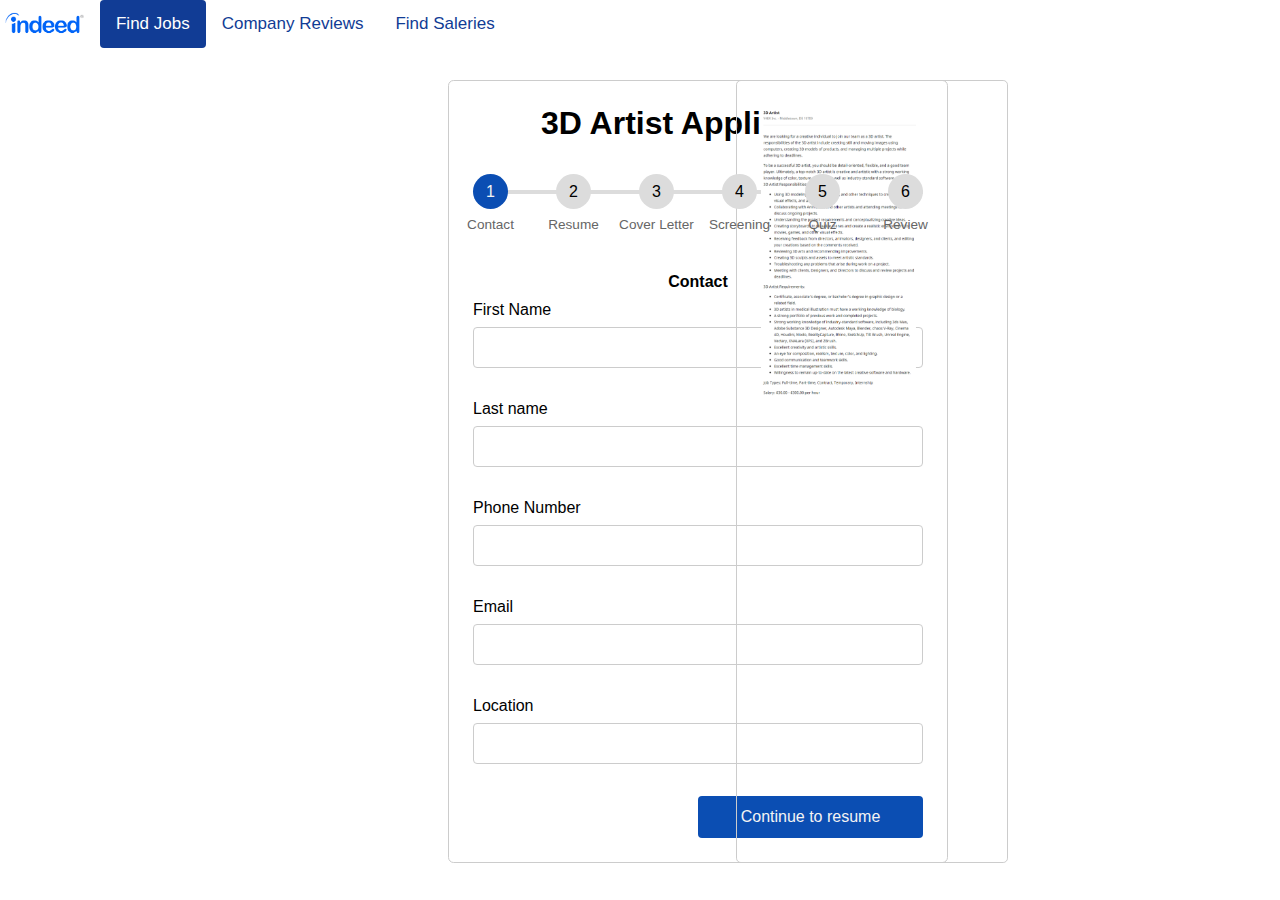
==== index.html @ d3d33260 "Updates" ====
<!DOCTYPE html>
<html lang="en">
  <head>
    <meta charset="UTF-8" />
    <meta http-equiv="X-UA-Compatible" content="IE=edge" />
    <meta name="viewport" content="width=device-width, initial-scale=1.0" />
    <link rel="stylesheet" href="style.css" />

    <script src="script.js" defer></script>
    <title>Indeed.com</title>
  </head>
  <header>
    
    <div class="topnav">
        <div><img class="indeedlogo" src="Indeed-logo.png"></div>
        <a class="active" href="findjobs">Find Jobs</a>
        <a href="#companyreviews">Company Reviews</a>
        <a href="#findsaleries">Find Saleries</a>
    </div>
</header>
  
  <body>
      <div class="space">

      </div>
    <div class="center" style="margin-left: 28rem">
        <div class="d-grid gap-3" style="grid-template-columns: 1fr 2fr;">
            <div class="bg-light" >
                
                <form action="#" class="form">
                    <h1 class="text-center">3D Artist Application</h1>
                    <!-- Progress bar -->
                    <div class="progressbar">
                    <div class="progress" id="progress"></div>
                    
                    <div
                        class="progress-step progress-step-active"
                        data-title="Contact"
                    ></div>
                    <div class="progress-step" data-title="Resume"></div>
                    <div class="progress-step" data-title="Cover Letter"></div>
                    <div class="progress-step" data-title="Screening"></div>
                    <div class="progress-step" data-title="Quiz"></div>
                    <div class="progress-step" data-title="Review"></div>
                    </div>

                    <!-- Steps -->
                    <div class="form-step form-step-active">
                    <div class="input-group">
                        <p class="section-header">Contact</p>
                        <label for="username">First Name</label>
                        <input type="text" name="username" id="username" />
                    </div>
                    <div class="input-group">
                        <label for="position">Last name</label>
                        <input type="text" name="position" id="position" />
                    </div>
                    <div class="input-group">
                        <label for="username">Phone Number</label>
                        <input type="text" name="username" id="username" />
                        </div>
                        <div class="input-group">
                        <label for="position">Email</label>
                        <input type="text" name="position" id="position" />
                        </div>
                        <div class="input-group">
                        <label for="position">Location</label>
                        <input type="text" name="position" id="position" />
                        </div>
                    <div class="">
                        <a href="#" class="btn btn-next width-50 ml-auto">Continue to resume</a>
                    </div>
                    
                </div>
                    <div class="form-step">
                    <div class="input-group">
                        <p class="section-header">Resume</p>
                        <div><img class="uploadresume" src="UploadResume.svg"></div>
                        <div><img class="createresume" src="CreateOnlineResume.svg"></div>
                    </div>
                    <div class="btns-group">
                        <a href="#" class="btn btn-prev">Previous</a>
                        <a href="#" class="btn btn-next">Continue to cover letter</a>
                    </div>
                    </div>
                    <div class="form-step">
                    <div class="input-group">
                        <p class="section-header">Coverletter</p>
                        <div><img class="uploadresume" src="UploadCoverLetter.svg"></div>
                        <div><img class="createresume" src="CreateCoverLetter.svg"></div>
                    </div>
                    <div class="btns-group">
                        <a href="#" class="btn btn-prev">Previous</a>
                        <a href="#" class="btn btn-next">Continue to screening</a>
                    </div>
                    </div>
                    <div class="form-step">
                        <p class="section-header">Screening Questions</p>
                        <div class="input-group">
                            <label for="dob">Please list 2-3 dates and time ranges you could do an interview</label>
                            <input type="text" name="text" id="text" />
                        </div>
                        <div class="input-group">
                            <label for="ID">What is the difference between UX and UI design?</label>
                            <input type="text" name="text" id="text" />
                        </div>
                        <div class="input-group">
                            <label for="ID">What is the highest level of education you have completed?</label>
                            <input type="text" name="text" id="text" />
                        </div>
                        <p class="section-footer">These questions are employer written questions, you can report inapproriate questions to Indeed</p>
                        <div class="btns-group">
                            <a href="#" class="btn btn-prev">Previous</a>
                            <a href="#" class="btn btn-next">Continue to quiz</a>
                        </div>
                        </div>
                        <div class="form-step">
                            <p class="section-header">Quiz</p>
                            <div class="input-group">
                                <label for="dob">How would you make a product accessible for users with disabilities?</label>
                                <input type="text" name="text" id="text" />
                            </div>
                            <div class="input-group">
                                <label for="ID">What do you think will be the next big thing in UX design?</label>
                                <input type="text" name="text" id="text" />
                            </div>
                            <p class="section-footer">These questions are employer written questions, you can report inapproriate questions to Indeed</p>
                            <div class="btns-group">
                                <a href="#" class="btn btn-prev">Previous</a>
                                <a href="#" class="btn btn-next">Continue to review</a>
                            </div>
                            </div>
                    <div class="form-step"> 
                    <div class="input-group">
                        <p class="section-header">Review</p>
                        <img class="center-review-img" src="/Images/Job name.png" alt="">
                        <img class="center-review-img" src="/images/Name Email Phone.png" alt="">
                        <img class="center-review-img" src="/images/Resume.png" alt="">
                        <img class="center-review-img" src="/Images/Cover letter.png" alt="">
                        <img class="center-review-img" src="/Images/Quiz.png" alt="">
                        <img class="center-review-img" src="/Images/Quiz.png" alt="">
                    </div>
                    <div class="btns-group">
                        <a href="#" class="btn btn-prev">Previous</a>
                        <input type="submit" value="Submit" class="btn-next" />
                    </div>
                    </div>
                </form>
                
            </div>

            <div class="bg-light border rounded-3" >
                <img class="center-img" src="jobdescrip.png" alt="">
            </div>

            <!-- This last div is for the row function -->
        </div>
    </div> 
    </body>
  
</html>
---- style.css ----
:root {
  --primary-color: rgb(11, 78, 179);
}

*,
*::before,
*::after {
  box-sizing: border-box;
  margin: 0;
}

body {
  font-family: Montserrat, "Segoe UI", Tahoma, Geneva, Verdana, sans-serif;
  margin: 0;
  /* display: inline-flex; */


}
center{
  display: inline-flex;
  justify-content: center;
  align-items: center;
  min-height: 100vh;
}
.indeedlogo {
  padding-left: 0.3rem;
  padding-right: 1rem;
  padding-top: 0.3rem;
  float: left;
  max-width: 100px;
  aspect-ratio: true;
}
.space{
  min-height:5rem;
}
  /* Add a black background color to the top navigation */
.topnav {
  background-color: rgb(255, 255, 255);
  /* overflow: hidden;
  display: inline-block; */
}

/* Style the links inside the navigation bar */
.topnav a {
  float: left;
  color: #113C95;
  text-align: center;
  padding: 14px 16px;
  border-radius: 4px;
  text-decoration: none;
  font-size: 17px;
}

/* Change the color of links on hover */
.topnav a:hover {
  background-color: #ddd;
  color: black;
}

/* Add a color to the active/current link */
.topnav a.active {
  background-color: #113C95;
  color: white;
}
/* Global Stylings */
p{
  text-align:center;
  text-emphasis-style: bold;
  margin-bottom: 10px;
}
.section-header{
  font-weight:bold;
}
.section-footer{
  margin-bottom: 30px;
}
label {
  display: block;
  margin-bottom: 0.5rem;
}

input {
  display: block;
  width: 100%;
  padding: 0.75rem;
  border: 1px solid #ccc;
  border-radius: 0.25rem;
}

.width-50 {
  width: 50%;
}

.ml-auto {
  margin-left: auto;
}

.text-center {
  text-align: center;
}

/* Progressbar */
.progressbar {
  position: relative;
  display: flex;
  justify-content: space-between;
  counter-reset: step;
  margin: 2rem 0 4rem;
}

.progressbar::before,
.progress {
  content: "";
  position: absolute;
  top: 50%;
  transform: translateY(-50%);
  height: 4px;
  width: 100%;
  background-color: #dcdcdc;
  z-index: -1;
}

.progress {
  background-color: var(--primary-color);
  width: 0%;
  transition: 0.3s;
}

.progress-step {
  width: 2.1875rem;
  height: 2.1875rem;
  background-color: #dcdcdc;
  border-radius: 50%;
  display: flex;
  justify-content: center;
  align-items: center;
}

.progress-step::before {
  counter-increment: step;
  content: counter(step);
}

.progress-step::after {
  content: attr(data-title);
  position: absolute;
  top: calc(100% + 0.5rem);
  font-size: 0.85rem;
  color: #666;
}

.progress-step-active {
  background-color: var(--primary-color);
  color: #f3f3f3;
}

/* Form */
.form {
  width: clamp(500px, 30%, 430px);
  margin: 0 auto;
  border: 1px solid #ccc;
  border-radius: 0.35rem;
  padding: 1.5rem;
}

.form-step {
  display: none;
  transform-origin: top;
  animation: animate 0.5s;
}

.form-step-active {
  display: block;
}

.input-group {
  margin: 2rem 0;
}

@keyframes animate {
  from {
    transform: scale(1, 0);
    opacity: 0;
  }
  to {
    transform: scale(1, 1);
    opacity: 1;
  }
}

/* Button */
.btns-group {
  display: grid;
  grid-template-columns: repeat(2, 1fr);
  gap: 1.5rem;
}

.btn {
  padding: 0.75rem;
  display: block;
  text-decoration: none;
  background-color: var(--primary-color);
  color: #f3f3f3;
  text-align: center;
  border-radius: 0.25rem;
  cursor: pointer;
  transition: 0.3s;
}
.btn:hover {
  box-shadow: 0 0 0 2px #fff, 0 0 0 3px var(--primary-color);
}
.column {
  float: left;
}

.left {
  width: 40%;
}

.right {
  width: 30%;
}
/* this is css imported to create the two separate columns w/ image and wizard */
.d-grid {
  display: grid !important;
}
.gap-3 {
  gap: 1rem !important;
}
.bg-light {
  --bs-bg-opacity: 1;
  background-color: rgba(var(--bs-light-rgb), var(--bs-bg-opacity)) !important;
}
.border {
  border: 1px solid #ccc !important;
  width: 50%;
}
.rounded-3 {
  border-radius: 0.3rem !important;
}
.center-img{
  display: block;
  padding: 1.5rem;
  width: 75%;
}
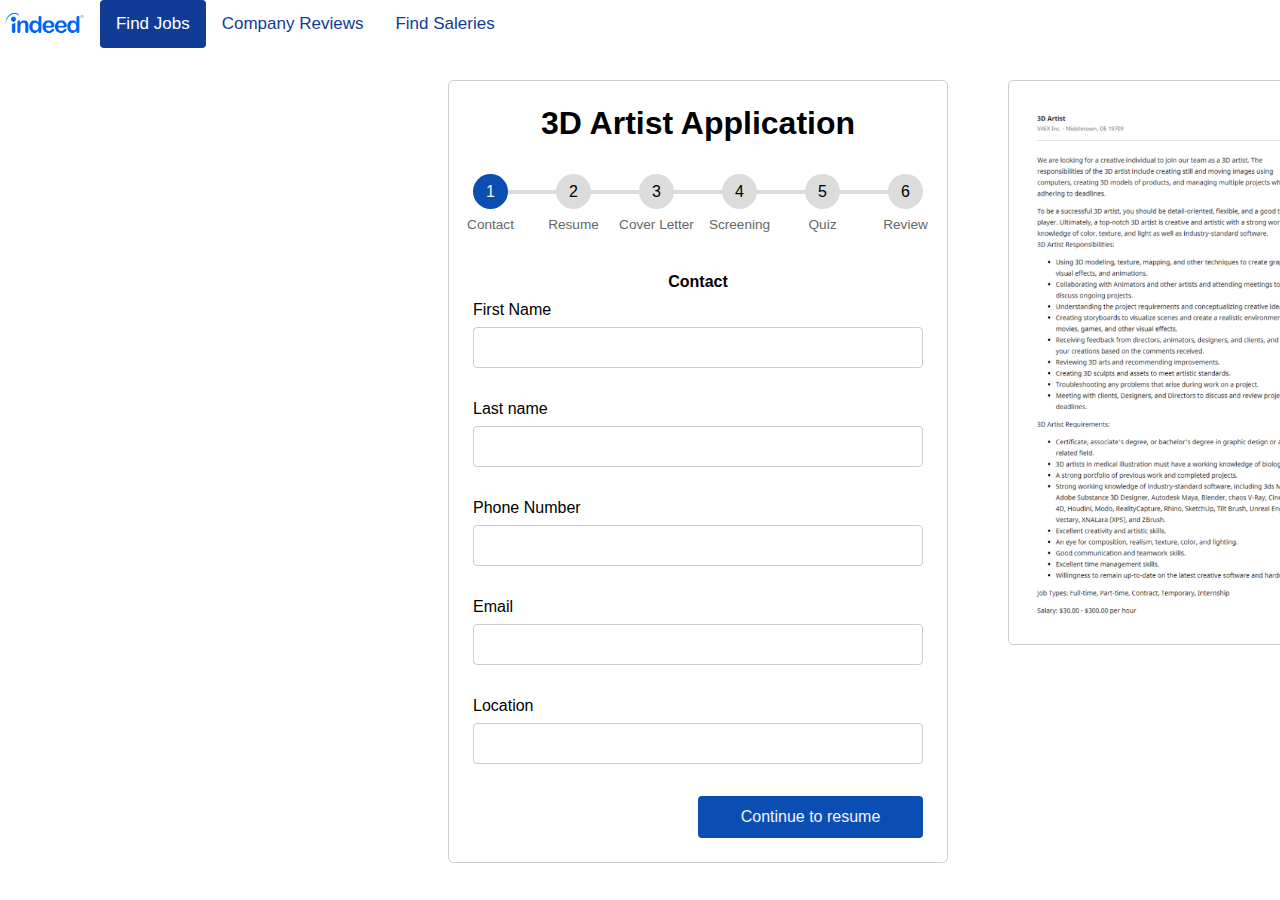
==== commit e551ea64: "Updated 2/5 10:22 pm" ====
--- a/index.html
+++ b/index.html
@@ -75,8 +75,8 @@
                     <div class="form-step">
                     <div class="input-group">
                         <p class="section-header">Resume</p>
-                        <div><img class="uploadresume" src="UploadResume.svg"></div>
-                        <div><img class="createresume" src="CreateOnlineResume.svg"></div>
+                        <div><img class="uploadresume" src="UploadResume2.png"></div>
+                        <div><img class="createresume" src="CreateResume2.png"></div>  
                     </div>
                     <div class="btns-group">
                         <a href="#" class="btn btn-prev">Previous</a>
@@ -86,8 +86,8 @@
                     <div class="form-step">
                     <div class="input-group">
                         <p class="section-header">Coverletter</p>
-                        <div><img class="uploadresume" src="UploadCoverLetter.svg"></div>
-                        <div><img class="createresume" src="CreateCoverLetter.svg"></div>
+                        <div><img class="uploadcoverletter" src="Uploadcoverletter.png"></div>
+                        <div><img class="createcoverletter" src="CreateCoverletter.png"></div>
                     </div>
                     <div class="btns-group">
                         <a href="#" class="btn btn-prev">Previous</a>
@@ -133,16 +133,16 @@
                     <div class="form-step"> 
                     <div class="input-group">
                         <p class="section-header">Review</p>
-                        <img class="center-review-img" src="/Images/Job name.png" alt="">
-                        <img class="center-review-img" src="/images/Name Email Phone.png" alt="">
-                        <img class="center-review-img" src="/images/Resume.png" alt="">
-                        <img class="center-review-img" src="/Images/Cover letter.png" alt="">
-                        <img class="center-review-img" src="/Images/Quiz.png" alt="">
-                        <img class="center-review-img" src="/Images/Quiz.png" alt="">
+                        <img class="center-review-img" src="Job name.png" alt="">
+                        <img class="center-review-img" src="Name Email Phone.png" alt="">
+                        <img class="center-review-img" src="Resume.png" alt="">
+                        <img class="center-review-img" src="Cover letter.png" alt="">
+                        <img class="center-review-img" src="Screening questions.png" alt="">
+                        <img class="center-review-img" src="Quiz.png" alt="">
                     </div>
                     <div class="btns-group">
                         <a href="#" class="btn btn-prev">Previous</a>
-                        <input type="submit" value="Submit" class="btn-next" />
+                        <a href="#" class="btn btn-next">Submit</a>
                     </div>
                     </div>
                 </form>
--- a/style.css
+++ b/style.css
@@ -12,16 +12,15 @@
 body {
   font-family: Montserrat, "Segoe UI", Tahoma, Geneva, Verdana, sans-serif;
   margin: 0;
-  /* display: inline-flex; */
-
-
-}
+
+}
+
 center{
-  display: inline-flex;
-  justify-content: center;
-  align-items: center;
-  min-height: 100vh;
-}
+  margin: auto;
+  max-width: min-content;
+  display: inline-block;
+}
+
 .indeedlogo {
   padding-left: 0.3rem;
   padding-right: 1rem;
@@ -209,23 +208,20 @@
 .btn:hover {
   box-shadow: 0 0 0 2px #fff, 0 0 0 3px var(--primary-color);
 }
-.column {
-  float: left;
-}
-
-.left {
-  width: 40%;
-}
-
-.right {
-  width: 30%;
-}
+
+.btn-next{
+  background-color: var(--primary-color);
+  color:#f3f3f3;
+  
+}
+
 /* this is css imported to create the two separate columns w/ image and wizard */
 .d-grid {
   display: grid !important;
+  margin: auto;
 }
 .gap-3 {
-  gap: 1rem !important;
+  gap: 5rem !important;
 }
 .bg-light {
   --bs-bg-opacity: 1;
@@ -233,7 +229,9 @@
 }
 .border {
   border: 1px solid #ccc !important;
-  width: 50%;
+  position: fixed;
+  margin-left: 35rem;
+  max-width: 28rem;
 }
 .rounded-3 {
   border-radius: 0.3rem !important;
@@ -241,10 +239,28 @@
 .center-img{
   display: block;
   padding: 1.5rem;
-  width: 75%;
-}
-
-
-
-
-
+  max-width: 20rem;
+}
+.center-review-img{
+  display: block;
+  padding: 1rem;
+  max-width: 28.5rem;
+}
+
+.uploadresume{
+  max-width: 25rem;
+  
+}
+
+.createresume{
+  max-width: 27rem;
+}
+
+.uploadcoverletter{
+  max-width: 27rem;
+}
+
+.createcoverletter{
+  max-width: 27rem;
+}
+
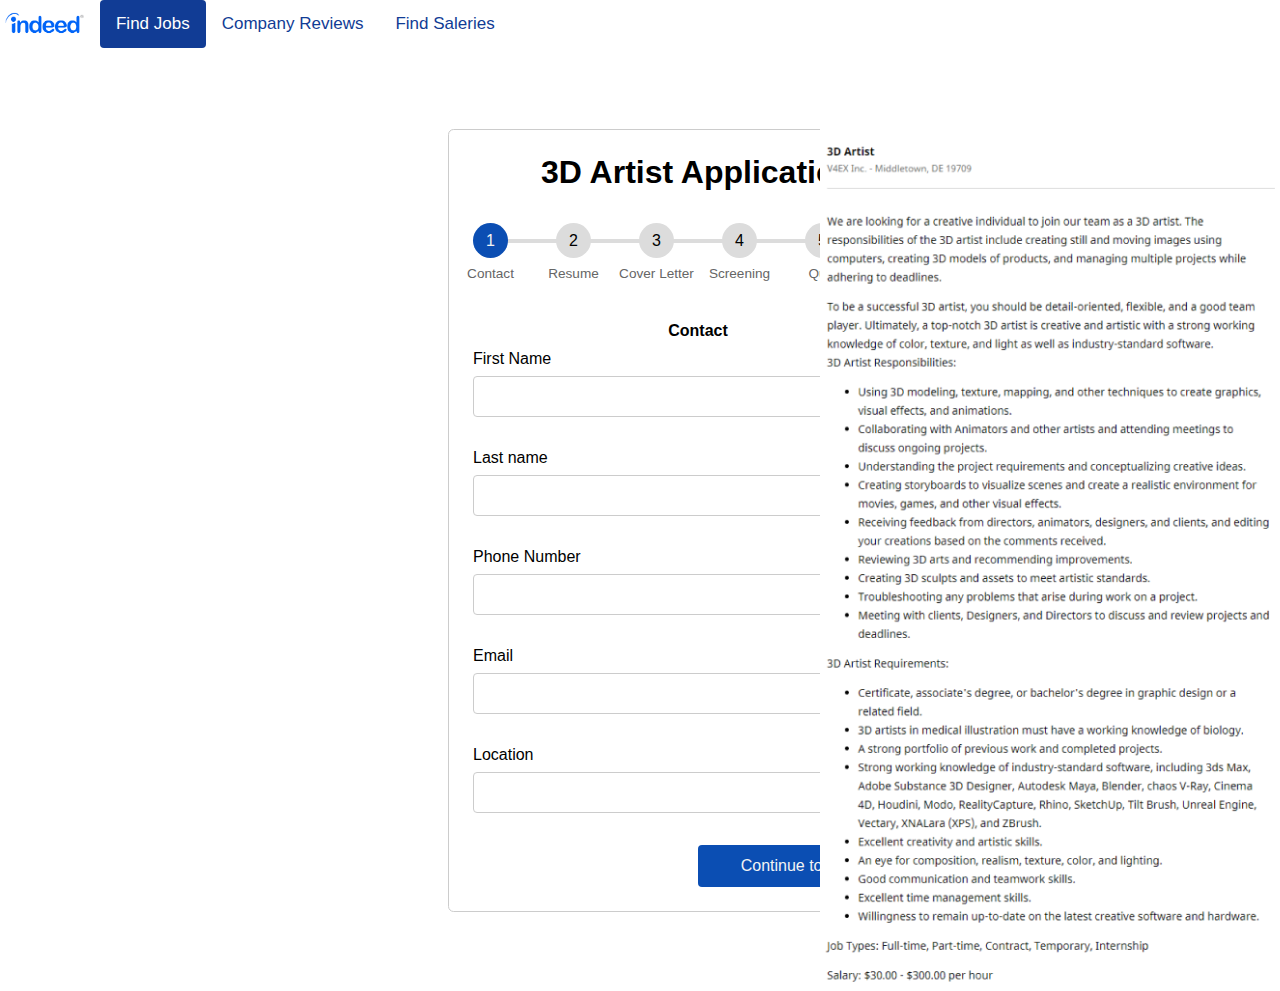
==== commit 1c16391e: "Made the fixes" ====
--- a/index.html
+++ b/index.html
@@ -12,7 +12,7 @@
   <header>
     
     <div class="topnav">
-        <div><img class="indeedlogo" src="Indeed-logo.png"></div>
+        <div><img class="indeedlogo" src="/images/Indeed-logo.png"></div>
         <a class="active" href="findjobs">Find Jobs</a>
         <a href="#companyreviews">Company Reviews</a>
         <a href="#findsaleries">Find Saleries</a>
@@ -75,8 +75,8 @@
                     <div class="form-step">
                     <div class="input-group">
                         <p class="section-header">Resume</p>
-                        <div><img class="uploadresume" src="UploadResume2.png"></div>
-                        <div><img class="createresume" src="CreateResume2.png"></div>  
+                        <div><img class="uploadresume" src="/images/UploadResume2.png"></div>
+                        <div><img class="createresume" src="/images/CreateResume2.png"></div>  
                     </div>
                     <div class="btns-group">
                         <a href="#" class="btn btn-prev">Previous</a>
@@ -86,8 +86,8 @@
                     <div class="form-step">
                     <div class="input-group">
                         <p class="section-header">Coverletter</p>
-                        <div><img class="uploadcoverletter" src="Uploadcoverletter.png"></div>
-                        <div><img class="createcoverletter" src="CreateCoverletter.png"></div>
+                        <div><img class="uploadcoverletter" src="/images/Uploadcoverletter.png"></div>
+                        <div><img class="createcoverletter" src="/images/CreateCoverletter.png"></div>
                     </div>
                     <div class="btns-group">
                         <a href="#" class="btn btn-prev">Previous</a>
@@ -133,12 +133,12 @@
                     <div class="form-step"> 
                     <div class="input-group">
                         <p class="section-header">Review</p>
-                        <img class="center-review-img" src="Job name.png" alt="">
-                        <img class="center-review-img" src="Name Email Phone.png" alt="">
-                        <img class="center-review-img" src="Resume.png" alt="">
-                        <img class="center-review-img" src="Cover letter.png" alt="">
-                        <img class="center-review-img" src="Screening questions.png" alt="">
-                        <img class="center-review-img" src="Quiz.png" alt="">
+                        <img class="center-review-img" src="/images/Job name.png" alt="">
+                        <img class="center-review-img" src="/images/Name Email Phone.png" alt="">
+                        <img class="center-review-img" src="/images/Resume.png" alt="">
+                        <img class="center-review-img" src="/images/Cover letter.png" alt="">
+                        <img class="center-review-img" src="/images/Screening questions.png" alt="">
+                        <img class="center-review-img" src="/images/Quiz.png" alt="">
                     </div>
                     <div class="btns-group">
                         <a href="#" class="btn btn-prev">Previous</a>
@@ -149,8 +149,8 @@
                 
             </div>
 
-            <div class="bg-light border rounded-3" >
-                <img class="center-img" src="jobdescrip.png" alt="">
+            <div class="bg-light" >
+                <img class="center-img" src="/images/jobdescrip.png" alt="">
             </div>
 
             <!-- This last div is for the row function -->
--- a/style.css
+++ b/style.css
@@ -35,8 +35,8 @@
   /* Add a black background color to the top navigation */
 .topnav {
   background-color: rgb(255, 255, 255);
-  /* overflow: hidden;
-  display: inline-block; */
+  overflow: hidden;
+
 }
 
 /* Style the links inside the navigation bar */
@@ -227,19 +227,12 @@
   --bs-bg-opacity: 1;
   background-color: rgba(var(--bs-light-rgb), var(--bs-bg-opacity)) !important;
 }
-.border {
-  border: 1px solid #ccc !important;
-  position: fixed;
-  margin-left: 35rem;
-  max-width: 28rem;
-}
-.rounded-3 {
-  border-radius: 0.3rem !important;
-}
 .center-img{
   display: block;
-  padding: 1.5rem;
-  max-width: 20rem;
+  margin-left: 2rem;
+  position: sticky;
+  top: 0;
+  
 }
 .center-review-img{
   display: block;
@@ -249,18 +242,22 @@
 
 .uploadresume{
   max-width: 25rem;
-  
+  margin-left: 1.2rem;
+  cursor: pointer;
 }
 
 .createresume{
   max-width: 27rem;
+  cursor: pointer;
 }
 
 .uploadcoverletter{
   max-width: 27rem;
+  cursor: pointer;
 }
 
 .createcoverletter{
   max-width: 27rem;
-}
-
+  cursor: pointer;
+}
+
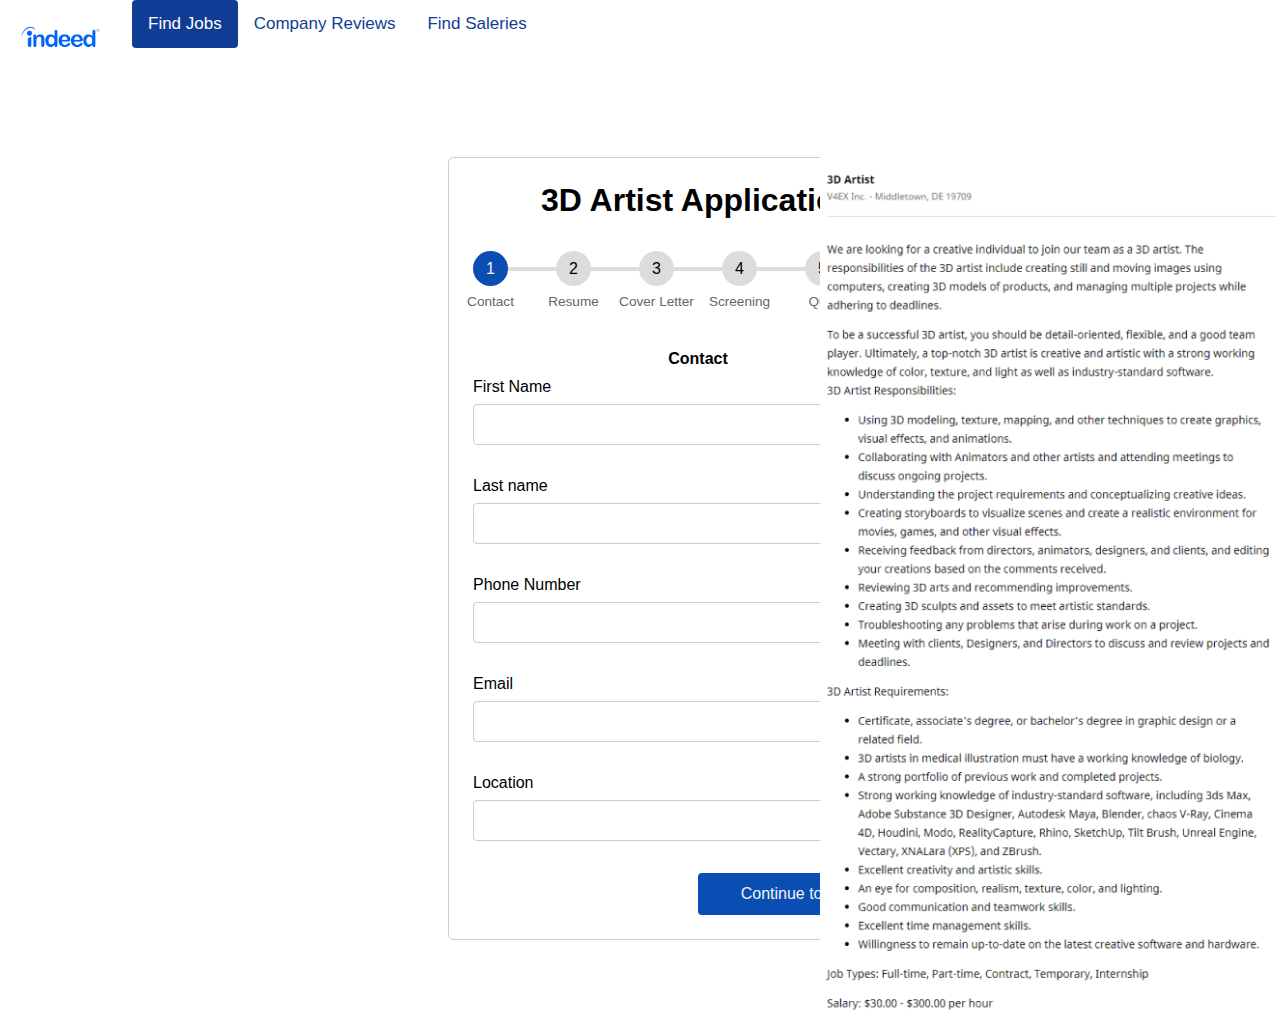
==== commit 1199efd3: "Update index.html" ====
--- a/index.html
+++ b/index.html
@@ -12,7 +12,7 @@
   <header>
     
     <div class="topnav">
-        <div><img class="indeedlogo" src="/images/Indeed-logo.png"></div>
+        <div><a href="https://www.indeed.com/"><img class="indeedlogo" src="/images/Indeed-logo.png"></a></div>
         <a class="active" href="findjobs">Find Jobs</a>
         <a href="#companyreviews">Company Reviews</a>
         <a href="#findsaleries">Find Saleries</a>
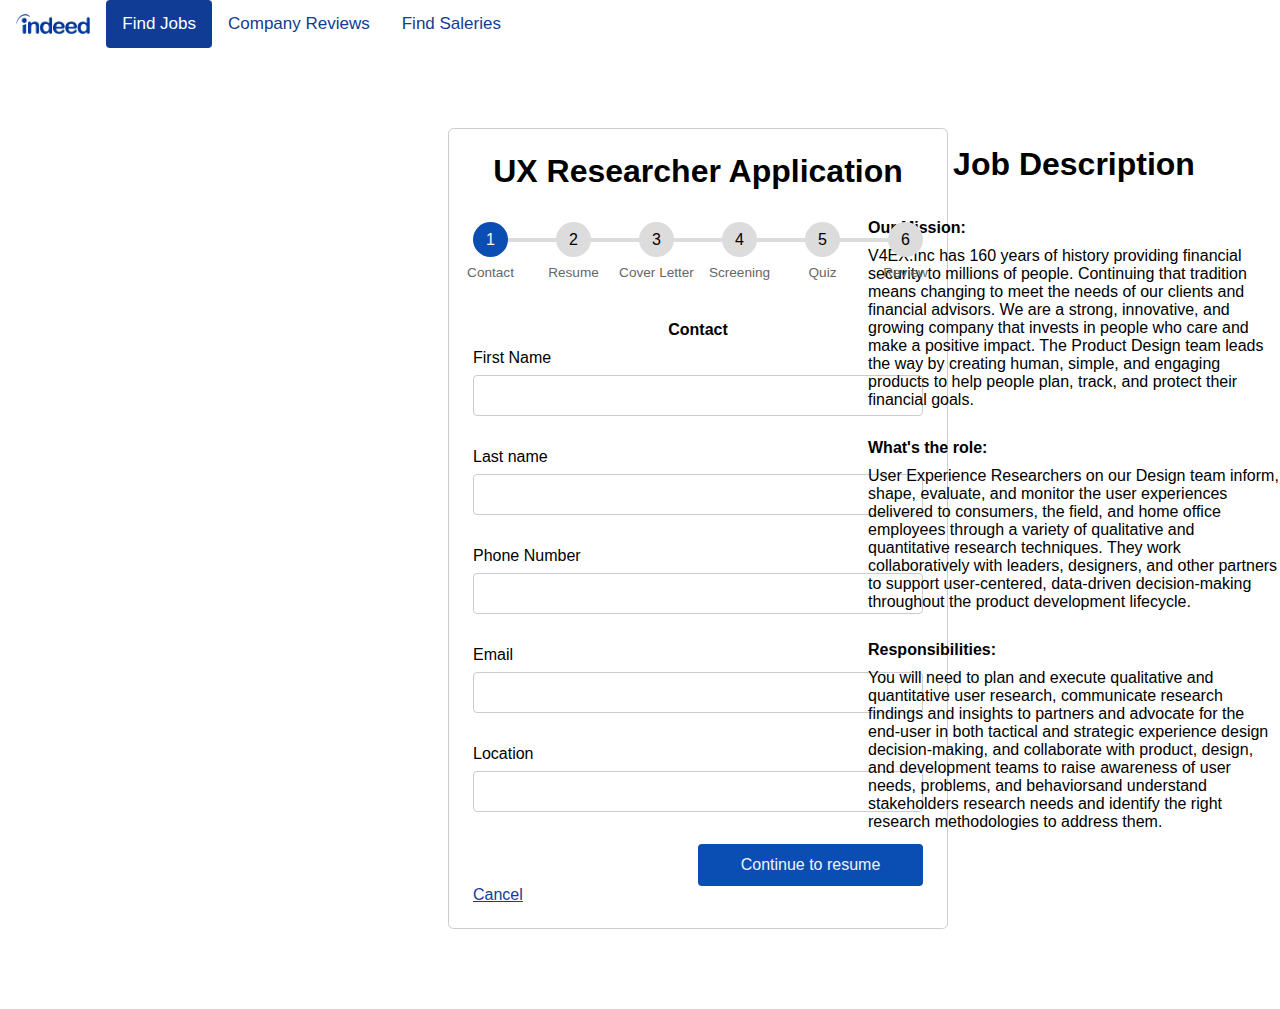
==== commit 36b26406: "Use Case 3 Final" ====
--- a/index.html
+++ b/index.html
@@ -1,5 +1,6 @@
 <!DOCTYPE html>
 <html lang="en">
+    <!-- Document Properties -->
   <head>
     <meta charset="UTF-8" />
     <meta http-equiv="X-UA-Compatible" content="IE=edge" />
@@ -9,26 +10,27 @@
     <script src="script.js" defer></script>
     <title>Indeed.com</title>
   </head>
+  <!-- Nav Bar Links -->
   <header>
-    
     <div class="topnav">
-        <div><a href="https://www.indeed.com/"><img class="indeedlogo" src="/images/Indeed-logo.png"></a></div>
+        <div><a href="https://www.indeed.com/"><img class="indeedlogo" src="images/Indeed-logo.png"></a></div>
         <a class="active" href="findjobs">Find Jobs</a>
         <a href="#companyreviews">Company Reviews</a>
         <a href="#findsaleries">Find Saleries</a>
     </div>
 </header>
-  
+  <!-- Space Between Nav Bar and Content -->
   <body>
       <div class="space">
 
       </div>
+      <!-- Two Content Block Grids -->
     <div class="center" style="margin-left: 28rem">
         <div class="d-grid gap-3" style="grid-template-columns: 1fr 2fr;">
-            <div class="bg-light" >
+            <div>
                 
                 <form action="#" class="form">
-                    <h1 class="text-center">3D Artist Application</h1>
+                    <h1 class="text-center">UX Researcher Application</h1>
                     <!-- Progress bar -->
                     <div class="progressbar">
                     <div class="progress" id="progress"></div>
@@ -45,6 +47,7 @@
                     </div>
 
                     <!-- Steps -->
+                    <!-- Contact Info -->
                     <div class="form-step form-step-active">
                     <div class="input-group">
                         <p class="section-header">Contact</p>
@@ -69,30 +72,35 @@
                         </div>
                     <div class="">
                         <a href="#" class="btn btn-next width-50 ml-auto">Continue to resume</a>
+                        <a href="./subpages/cancel.html" class="btn-cancel">Cancel</a>
                     </div>
-                    
+                <!-- Upload a Resume Step   -->
                 </div>
                     <div class="form-step">
                     <div class="input-group">
                         <p class="section-header">Resume</p>
-                        <div><img class="uploadresume" src="/images/UploadResume2.png"></div>
-                        <div><img class="createresume" src="/images/CreateResume2.png"></div>  
+                        <div><img style="margin-right:-20rem;" class="uploadresume" src="./images/UploadResume2.png"></div>
+                        <div><img style="margin-right:-20em;" class="createresume" src="./images/CreateResume2.png"></div>  
                     </div>
                     <div class="btns-group">
                         <a href="#" class="btn btn-prev">Previous</a>
                         <a href="#" class="btn btn-next">Continue to cover letter</a>
+                        <a href="./subpages/cancel.html" class="btn-cancel">Cancel</a>
                     </div>
+                    <!-- Upload a Cover Letter -->
                     </div>
                     <div class="form-step">
                     <div class="input-group">
                         <p class="section-header">Coverletter</p>
-                        <div><img class="uploadcoverletter" src="/images/Uploadcoverletter.png"></div>
-                        <div><img class="createcoverletter" src="/images/CreateCoverletter.png"></div>
+                        <div><img style="margin-right:-20rem;" class="uploadcoverletter" src="./images/Uploadcoverletter.png"></div> 
+                        <div><img style="margin-right:-20em;" class="createcoverletter" src="./images/CreateCoverletter.png"></div>
                     </div>
                     <div class="btns-group">
                         <a href="#" class="btn btn-prev">Previous</a>
                         <a href="#" class="btn btn-next">Continue to screening</a>
+                        <a href="./subpages/cancel.html" class="btn-cancel">Cancel</a>
                     </div>
+                    <!-- Screening Questions -->
                     </div>
                     <div class="form-step">
                         <p class="section-header">Screening Questions</p>
@@ -112,8 +120,10 @@
                         <div class="btns-group">
                             <a href="#" class="btn btn-prev">Previous</a>
                             <a href="#" class="btn btn-next">Continue to quiz</a>
+                            <a href="./subpages/cancel.html" class="btn-cancel">Cancel</a>
                         </div>
                         </div>
+                        <!-- Quiz -->
                         <div class="form-step">
                             <p class="section-header">Quiz</p>
                             <div class="input-group">
@@ -128,34 +138,51 @@
                             <div class="btns-group">
                                 <a href="#" class="btn btn-prev">Previous</a>
                                 <a href="#" class="btn btn-next">Continue to review</a>
+                                <a href="./subpages/cancel.html" class="btn-cancel">Cancel</a>
                             </div>
                             </div>
+                            <!-- Review -->
                     <div class="form-step"> 
                     <div class="input-group">
                         <p class="section-header">Review</p>
-                        <img class="center-review-img" src="/images/Job name.png" alt="">
-                        <img class="center-review-img" src="/images/Name Email Phone.png" alt="">
-                        <img class="center-review-img" src="/images/Resume.png" alt="">
-                        <img class="center-review-img" src="/images/Cover letter.png" alt="">
-                        <img class="center-review-img" src="/images/Screening questions.png" alt="">
-                        <img class="center-review-img" src="/images/Quiz.png" alt="">
+                        <img style="margin-right:-20rem;" class="center-review-img" src="./images/Job name.png" alt="">
+                        <img style="margin-right:-20em;" class="center-review-img" src="./images/Name Email Phone.png" alt="">
+                        <img style="margin-right:-20em;" class="center-review-img" src="./images/Resume.png" alt="">
+                        <img style="margin-right:-20em;" class="center-review-img" src="./images/Cover letter.png" alt="">
+                        <img style="margin-right:-20em;" class="center-review-img" src="./images/Screening questions.png" alt="">
+                        <img style="margin-right:-20em;" class="center-review-img" src="./images/Quiz.png" alt="">
                     </div>
                     <div class="btns-group">
                         <a href="#" class="btn btn-prev">Previous</a>
-                        <a href="#" class="btn btn-next">Submit</a>
+                        <a href="./subpages/continue.html" class="btn btn-next">Submit</a>
+                        <a href="./subpages/cancel.html" class="btn-cancel">Cancel</a>
                     </div>
                     </div>
                 </form>
+               <!-- Space Between Content and Bottom of Page -->
+                <div class="space"></div>
                 
             </div>
-
-            <div class="bg-light" >
-                <img class="center-img" src="/images/jobdescrip.png" alt="">
+            <!-- Job Description Text -->
+            <div class="description" >
+                <br>
+                <h1 class="text-center">Job Description</h1>
+                <br>
+                <br>
+                <p style= "text-align:left" class="section-header">Our Mission:</p>
+                <p style= "text-align:left" class="section-footer">V4EX.Inc has 160 years of history providing financial security to millions of people. Continuing that tradition means changing to meet the needs of our clients and financial advisors. We are a strong, innovative, and growing company that invests in people who care and make a positive impact. The Product Design team leads the way by creating human, simple, and engaging products to help people plan, track, and protect their financial goals.</p>
+                <p style= "text-align:left" class="section-header">What's the role:</p>
+                <p style= "text-align:left" class="section-footer">User Experience Researchers on our Design team inform, shape, evaluate, and monitor the user experiences delivered to consumers, the field, and home office employees through a variety of qualitative and quantitative research techniques. They work collaboratively with leaders, designers, and other partners to support user-centered, data-driven decision-making throughout the product development lifecycle.</p>
+                <p style= "text-align:left" class="section-header">Responsibilities:</p>
+                <p style= "text-align:left" class="section-footer"> You will need to plan and execute qualitative and quantitative user research, communicate research findings and insights to partners and advocate for the end-user in both tactical and strategic experience design decision-making, and collaborate with product, design, and development teams to raise awareness of user needs, problems, and behaviorsand understand stakeholders research needs and identify the right research methodologies to address them.</p>
             </div>
-
+            
+            
             <!-- This last div is for the row function -->
         </div>
     </div> 
+
+
     </body>
-  
-</html>
+
+</html>--- a/style.css
+++ b/style.css
@@ -1,7 +1,16 @@
+/* Color Pallet - Indeed Blue */
 :root {
   --primary-color: rgb(11, 78, 179);
 }
 
+/* Fonts */
+body {
+  font-family: Montserrat, "Segoe UI", Tahoma, Geneva, Verdana, sans-serif;
+  margin: 0; 
+
+}
+
+/* Form Box */
 *,
 *::before,
 *::after {
@@ -9,26 +18,14 @@
   margin: 0;
 }
 
-body {
-  font-family: Montserrat, "Segoe UI", Tahoma, Geneva, Verdana, sans-serif;
-  margin: 0;
-
-}
-
+/* Form Box - Center*/
 center{
   margin: auto;
   max-width: min-content;
   display: inline-block;
 }
 
-.indeedlogo {
-  padding-left: 0.3rem;
-  padding-right: 1rem;
-  padding-top: 0.3rem;
-  float: left;
-  max-width: 100px;
-  aspect-ratio: true;
-}
+/* Spacing Top(nav bar and content)-Bottom (content and page bottom) */
 .space{
   min-height:5rem;
 }
@@ -36,7 +33,6 @@
 .topnav {
   background-color: rgb(255, 255, 255);
   overflow: hidden;
-
 }
 
 /* Style the links inside the navigation bar */
@@ -49,6 +45,15 @@
   text-decoration: none;
   font-size: 17px;
 }
+/* Indeed Logo Nav Format */ 
+.indeedlogo {
+  padding-left: 0rem;
+  padding-right: 0rem;
+  padding-top: 0.0rem;
+  float: left;
+  max-width: 100px;
+  max-height: 20px;
+}
 
 /* Change the color of links on hover */
 .topnav a:hover {
@@ -61,7 +66,8 @@
   background-color: #113C95;
   color: white;
 }
-/* Global Stylings */
+
+/* Global Stylings - Text */
 p{
   text-align:center;
   text-emphasis-style: bold;
@@ -77,7 +83,11 @@
   display: block;
   margin-bottom: 0.5rem;
 }
-
+.text-center {
+  text-align: center;
+}
+
+/* Form Box Layout */
 input {
   display: block;
   width: 100%;
@@ -85,20 +95,16 @@
   border: 1px solid #ccc;
   border-radius: 0.25rem;
 }
-
 .width-50 {
   width: 50%;
 }
-
 .ml-auto {
   margin-left: auto;
 }
 
-.text-center {
-  text-align: center;
-}
-
-/* Progressbar */
+
+
+/* Progressbar Properties - Sets up dots + Line */
 .progressbar {
   position: relative;
   display: flex;
@@ -107,6 +113,7 @@
   margin: 2rem 0 4rem;
 }
 
+/* Progressbar Properties - Sets up dots + Line */
 .progressbar::before,
 .progress {
   content: "";
@@ -119,12 +126,14 @@
   z-index: -1;
 }
 
+/* Progressbar Anamation Set Up */
 .progress {
   background-color: var(--primary-color);
   width: 0%;
   transition: 0.3s;
 }
 
+/* Progressbar Anamation Set Up */
 .progress-step {
   width: 2.1875rem;
   height: 2.1875rem;
@@ -135,11 +144,13 @@
   align-items: center;
 }
 
+/* Progressbar Anamation Start */
 .progress-step::before {
   counter-increment: step;
   content: counter(step);
 }
 
+/* Progressbar Anamations After */
 .progress-step::after {
   content: attr(data-title);
   position: absolute;
@@ -148,12 +159,13 @@
   color: #666;
 }
 
+/* Progressbar Anamations End*/
 .progress-step-active {
   background-color: var(--primary-color);
   color: #f3f3f3;
 }
 
-/* Form */
+/* Form Properties */
 .form {
   width: clamp(500px, 30%, 430px);
   margin: 0 auto;
@@ -162,20 +174,25 @@
   padding: 1.5rem;
 }
 
+/* Form Anamations Format */
 .form-step {
   display: none;
   transform-origin: top;
   animation: animate 0.5s;
-}
-
+  margin: 0rem;
+}
+
+/* Form Anamations Transition */
 .form-step-active {
   display: block;
 }
 
+/* Form Anamations Groups Magins */
 .input-group {
   margin: 2rem 0;
 }
 
+/* General Form Anamations */
 @keyframes animate {
   from {
     transform: scale(1, 0);
@@ -187,75 +204,92 @@
   }
 }
 
-/* Button */
+/* Job Description */
+
+.description {
+  max-width: 500px;
+  margin-left: 5rem;
+}
+
+
+/* Button General Properties */
+.btn {
+  padding: 0.75rem;
+  display: block;
+  text-decoration: none;
+  background-color: var(--primary-color);
+  color: #f3f3f3;
+  text-align: center;
+  border-radius: 0.25rem;
+  cursor: pointer;
+  transition: 0.3s;
+}
+
+/* Button Layout */
 .btns-group {
   display: grid;
   grid-template-columns: repeat(2, 1fr);
   gap: 1.5rem;
 }
 
-.btn {
-  padding: 0.75rem;
-  display: block;
-  text-decoration: none;
-  background-color: var(--primary-color);
-  color: #f3f3f3;
-  text-align: center;
-  border-radius: 0.25rem;
-  cursor: pointer;
-  transition: 0.3s;
-}
+/* Button Hover */
 .btn:hover {
   box-shadow: 0 0 0 2px #fff, 0 0 0 3px var(--primary-color);
 }
 
+/* Next Button*/
 .btn-next{
   background-color: var(--primary-color);
   color:#f3f3f3;
   
+}
+
+/* Cancel Button*/
+.btn-cancel{
+  background-color: #FFF;
+  color:#113C95;
 }
 
 /* this is css imported to create the two separate columns w/ image and wizard */
 .d-grid {
   display: grid !important;
   margin: auto;
-}
+  gap: 5rem !important;
+  float: right;
+}
+/* this is css imported to create the two separate columns w/ image and wizard */
 .gap-3 {
   gap: 5rem !important;
 }
-.bg-light {
-  --bs-bg-opacity: 1;
-  background-color: rgba(var(--bs-light-rgb), var(--bs-bg-opacity)) !important;
-}
-.center-img{
-  display: block;
-  margin-left: 2rem;
-  position: sticky;
-  top: 0;
-  
-}
+
+/* Resume/Cover letter properties */
 .center-review-img{
   display: block;
   padding: 1rem;
-  max-width: 28.5rem;
-}
-
+  width: 28.5rem;
+}
+
+/* Upload Resume Image */
 .uploadresume{
   max-width: 25rem;
   margin-left: 1.2rem;
   cursor: pointer;
-}
-
+
+}
+
+/* Create Resume Image */
 .createresume{
   max-width: 27rem;
   cursor: pointer;
 }
 
+/* Upload Cover letter Image */
 .uploadcoverletter{
   max-width: 27rem;
   cursor: pointer;
 }
 
+/* Create Cover letter Image */
 .createcoverletter{
   max-width: 27rem;
   cursor: pointer;
